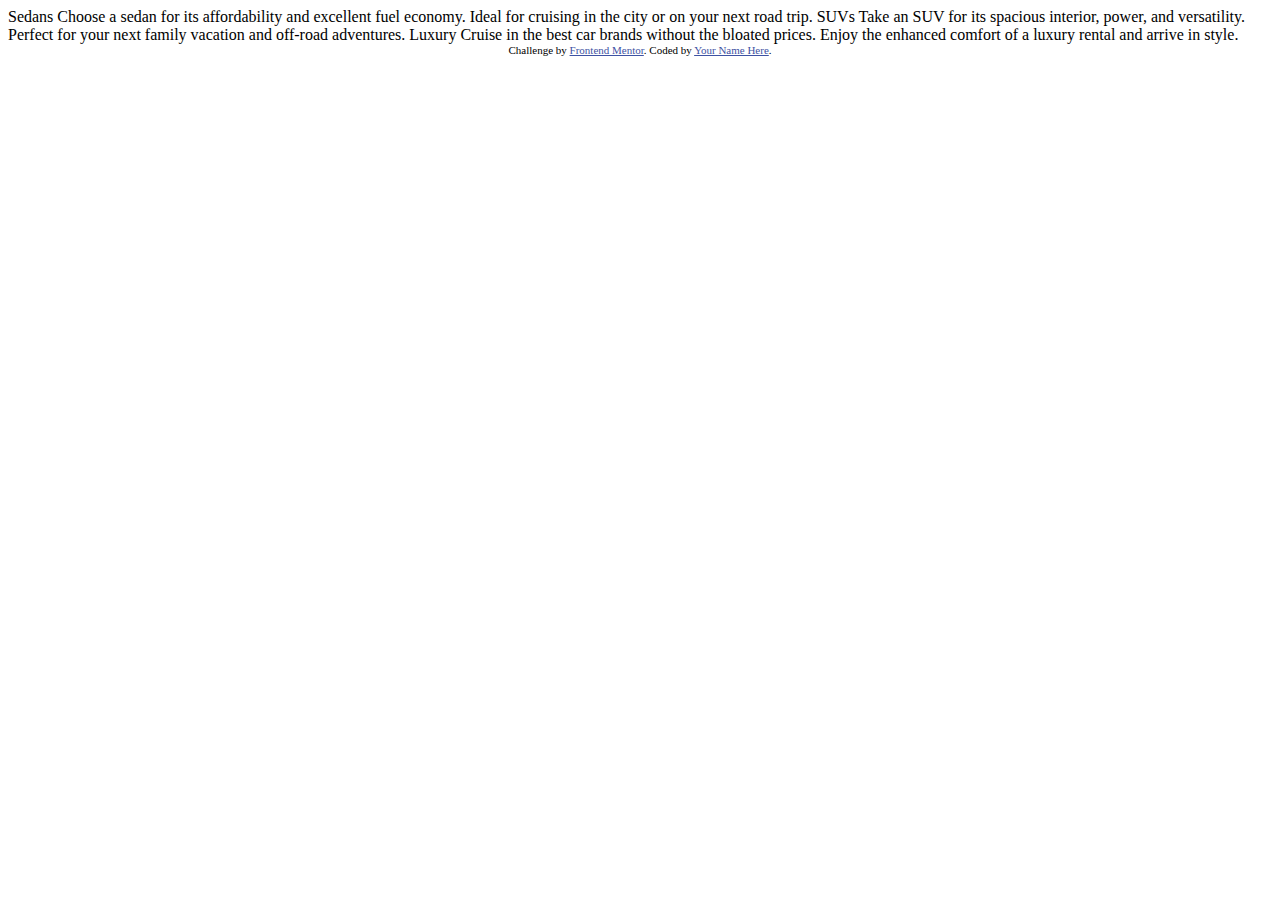
==== 3-column-preview-card-component-main/index.html @ 7911edf9 "Add 3 column preview challenge" ====
<!DOCTYPE html>
<html lang="en">
<head>
  <meta charset="UTF-8">
  <meta name="viewport" content="width=device-width, initial-scale=1.0"> <!-- displays site properly based on user's device -->

  <link rel="icon" type="image/png" sizes="32x32" href="./images/favicon-32x32.png">
  
  <title>Frontend Mentor | 3-column preview card component</title>

  <!-- Feel free to remove these styles or customise in your own stylesheet 👍 -->
  <style>
    .attribution { font-size: 11px; text-align: center; }
    .attribution a { color: hsl(228, 45%, 44%); }
  </style>
</head>
<body>
  
  Sedans
  Choose a sedan for its affordability and excellent fuel economy. Ideal for cruising in the city 
  or on your next road trip.

  SUVs
  Take an SUV for its spacious interior, power, and versatility. Perfect for your next family vacation 
  and off-road adventures.

  Luxury
  Cruise in the best car brands without the bloated prices. Enjoy the enhanced comfort of a luxury 
  rental and arrive in style.
  
  <div class="attribution">
    Challenge by <a href="https://www.frontendmentor.io?ref=challenge" target="_blank">Frontend Mentor</a>. 
    Coded by <a href="#">Your Name Here</a>.
  </div>
</body>
</html>
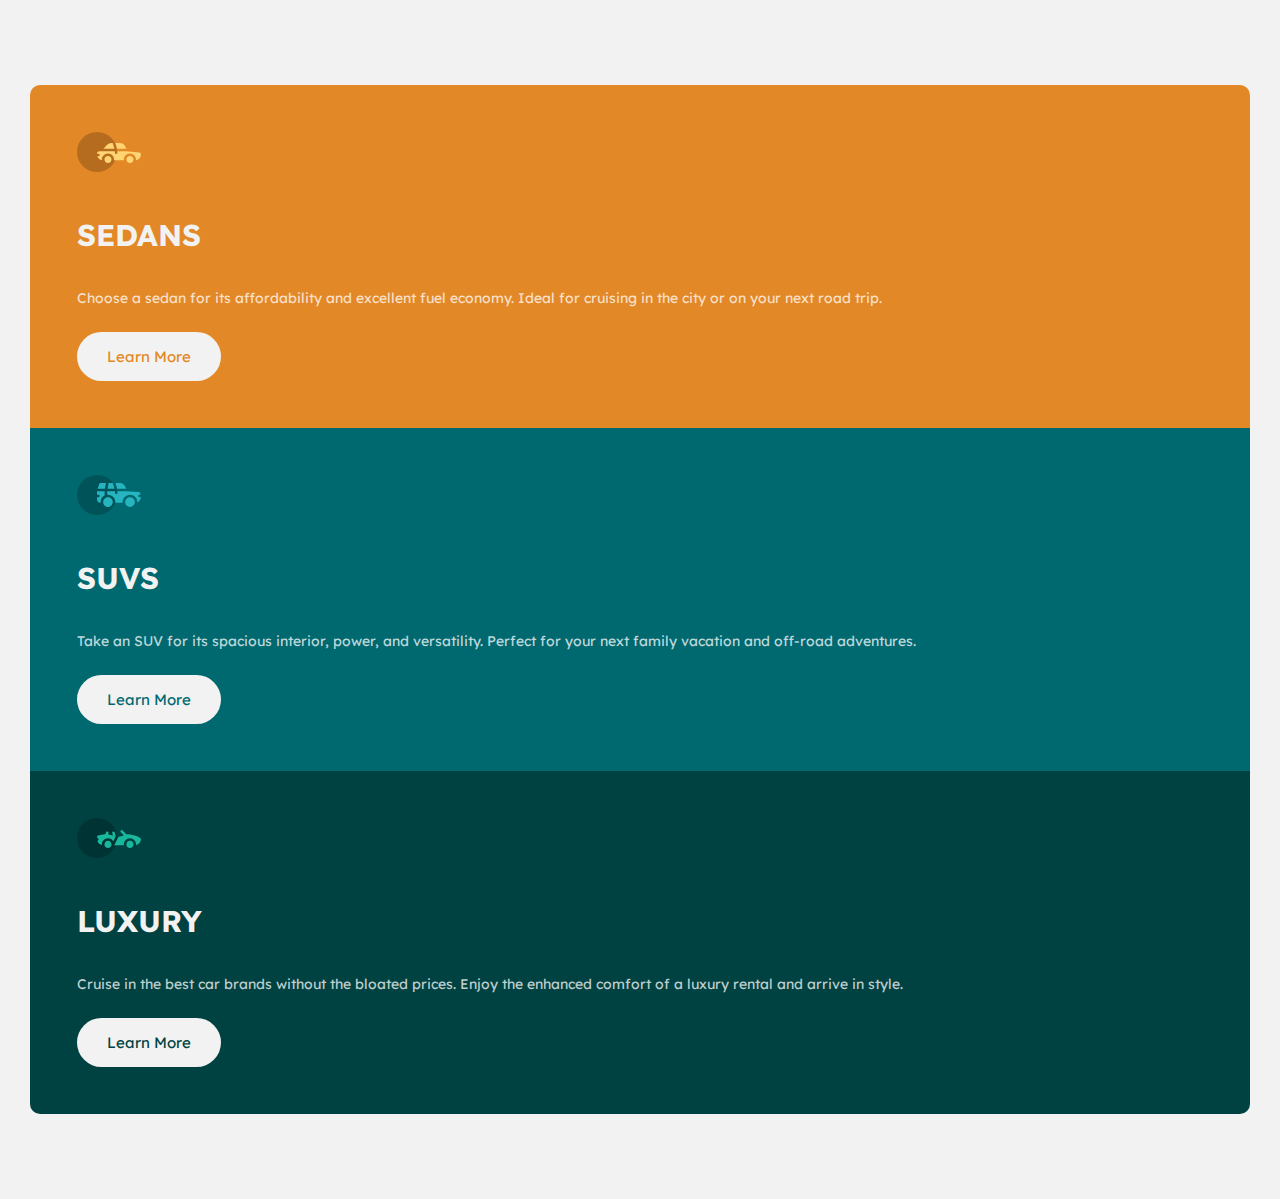
==== commit 6f265f9b: "Worked on the mobile version of 3 column" ====
--- a/3-column-preview-card-component-main/index.html
+++ b/3-column-preview-card-component-main/index.html
@@ -1,36 +1,60 @@
 <!DOCTYPE html>
 <html lang="en">
-<head>
-  <meta charset="UTF-8">
-  <meta name="viewport" content="width=device-width, initial-scale=1.0"> <!-- displays site properly based on user's device -->
-
-  <link rel="icon" type="image/png" sizes="32x32" href="./images/favicon-32x32.png">
-  
-  <title>Frontend Mentor | 3-column preview card component</title>
-
-  <!-- Feel free to remove these styles or customise in your own stylesheet 👍 -->
-  <style>
-    .attribution { font-size: 11px; text-align: center; }
-    .attribution a { color: hsl(228, 45%, 44%); }
-  </style>
-</head>
-<body>
-  
-  Sedans
-  Choose a sedan for its affordability and excellent fuel economy. Ideal for cruising in the city 
-  or on your next road trip.
-
-  SUVs
-  Take an SUV for its spacious interior, power, and versatility. Perfect for your next family vacation 
-  and off-road adventures.
-
-  Luxury
-  Cruise in the best car brands without the bloated prices. Enjoy the enhanced comfort of a luxury 
-  rental and arrive in style.
-  
-  <div class="attribution">
-    Challenge by <a href="https://www.frontendmentor.io?ref=challenge" target="_blank">Frontend Mentor</a>. 
-    Coded by <a href="#">Your Name Here</a>.
-  </div>
-</body>
-</html>+    <head>
+        <meta charset="UTF-8" />
+        <meta name="viewport" content="width=device-width, initial-scale=1.0" />
+        <!-- displays site properly based on user's device -->
+        <link
+            rel="icon"
+            type="image/png"
+            sizes="32x32"
+            href="./images/favicon-32x32.png"
+        />
+        <link
+            rel="stylesheet"
+            href="https://fonts.googleapis.com/css?family=Lexend Deca|Big Shoulders Display"
+        />
+        <link rel="stylesheet" href="./css/styles.css" />
+        <title>Frontend Mentor | 3-column preview card component</title>
+    </head>
+    <body>
+        <div class="cards-wrapper">
+            <div class="card card-sedans">
+                <div class="icon-wrapper">
+                    <img src="./images/icon-sedans.svg" alt="Icon Sedans" />
+                </div>
+                <h1>Sedans</h1>
+                <p>
+                    Choose a sedan for its affordability and excellent fuel
+                    economy. Ideal for cruising in the city or on your next road
+                    trip.
+                </p>
+                <a href="#" class="btn-learn-more">Learn More</a>
+            </div>
+            <div class="card card-suvs">
+                <div class="icon-wrapper">
+                    <img src="./images/icon-suvs.svg" alt="Icon Suvs" />
+                </div>
+                <h1>Suvs</h1>
+                <p>
+                    Take an SUV for its spacious interior, power, and
+                    versatility. Perfect for your next family vacation and
+                    off-road adventures.
+                </p>
+                <a href="#" class="btn-learn-more">Learn More</a>
+            </div>
+            <div class="card card-luxury">
+                <div class="icon-wrapper">
+                    <img src="./images/icon-luxury.svg" alt="Icon Luxury" />
+                </div>
+                <h1>Luxury</h1>
+                <p>
+                    Cruise in the best car brands without the bloated prices.
+                    Enjoy the enhanced comfort of a luxury rental and arrive in
+                    style.
+                </p>
+                <a href="#" class="btn-learn-more">Learn More</a>
+            </div>
+        </div>
+    </body>
+</html>
--- a/3-column-preview-card-component-main/css/styles.css
+++ b/3-column-preview-card-component-main/css/styles.css
@@ -0,0 +1,66 @@
+body {
+    font-size: 15px;
+    font-family: "Lexend Deca";
+    background-color: hsl(0, 0%, 95%);
+}
+
+.card p {
+    color: hsla(0, 0%, 100%, 0.75);
+    margin-bottom: 25px;
+    font-size: 14px;
+}
+
+.card h1 {
+    color: hsl(0, 0%, 95%);
+    text-transform: uppercase;
+    margin-top: 40px;
+    margin-bottom: 35px;
+}
+
+.card a {
+    display: inline-block;
+    background-color: hsl(0, 0%, 95%);
+    text-decoration: none;
+    padding: 15px 30px;
+    border-radius: 50px;
+}
+
+.cards-wrapper {
+    display: flex;
+    flex-direction: column;
+    margin-top: 85px;
+    margin-bottom: 85px;
+    margin-left: auto;
+    margin-right: auto;
+    width: calc(100% - 44px);
+}
+
+.card {
+    padding: 47px;
+}
+
+.card-sedans {
+    background-color: hsl(31, 77%, 52%);
+    border-radius: 10px 10px 0 0;
+}
+
+.card-sedans a {
+    color: hsl(31, 77%, 52%);
+}
+
+.card-suvs {
+    background-color: hsl(184, 100%, 22%);
+}
+
+.card-suvs a {
+    color: hsl(184, 100%, 22%);
+}
+
+.card-luxury {
+    background-color: hsl(179, 100%, 13%);
+    border-radius: 0 0 10px 10px;
+}
+
+.card-luxury a {
+    color: hsl(179, 100%, 13%);
+}
